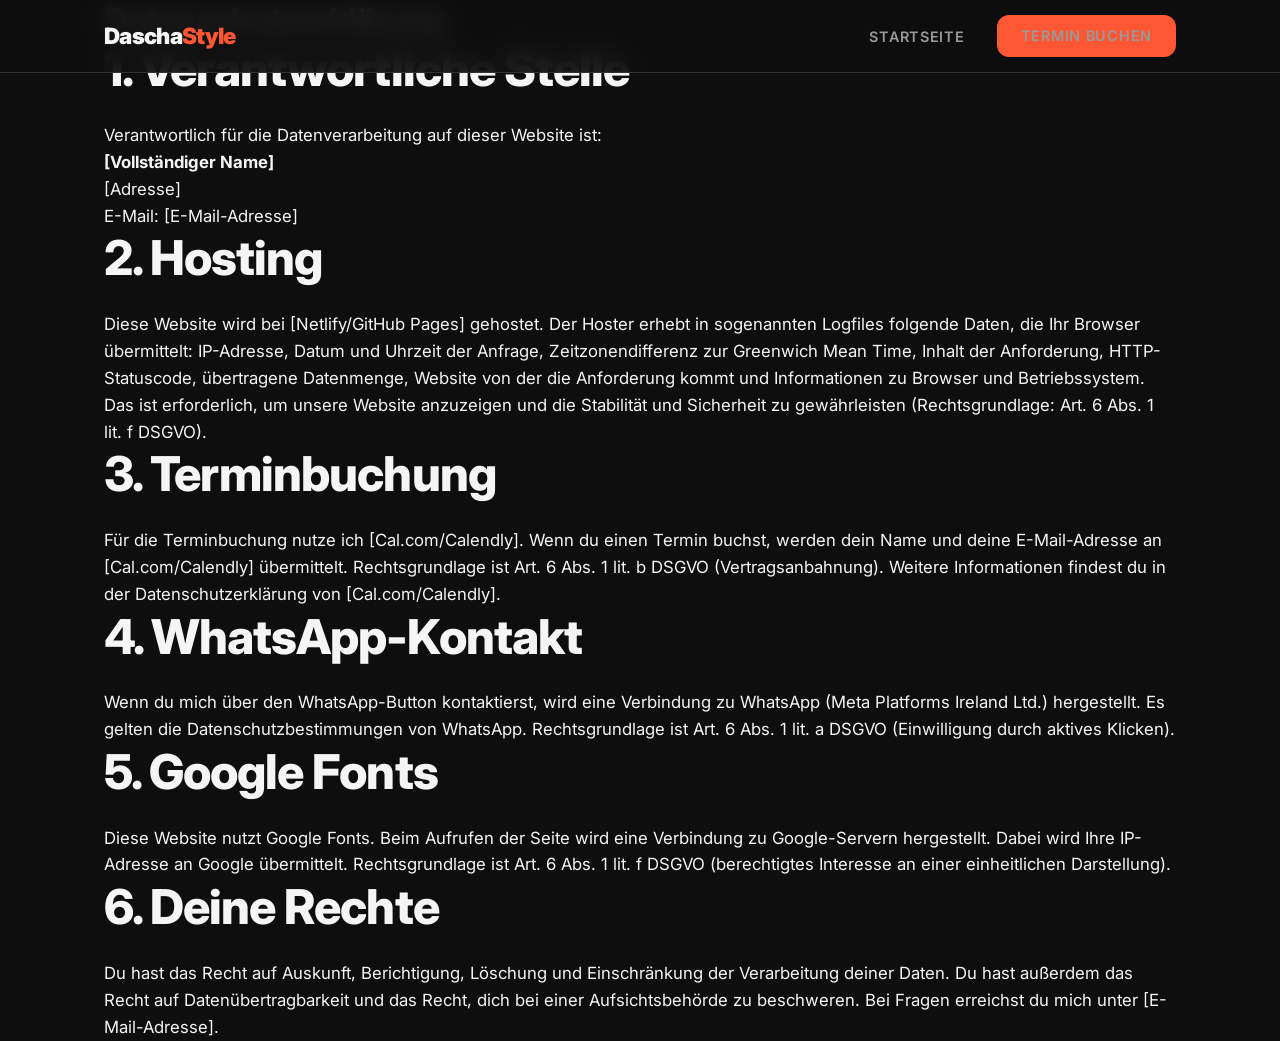
==== datenschutz.html @ 2ff97fbe "feat: impressum and datenschutz pages Co-Authored-By: Claude Opus 4.6 (1M context) <noreply@anthropi" ====
<!DOCTYPE html>
<html lang="de">
<head>
  <meta charset="UTF-8">
  <meta name="viewport" content="width=device-width, initial-scale=1.0">
  <meta name="robots" content="noindex">
  <title>Datenschutzerklärung – DashaStyle</title>
  <link rel="preconnect" href="https://fonts.googleapis.com">
  <link rel="preconnect" href="https://fonts.gstatic.com" crossorigin>
  <link href="https://fonts.googleapis.com/css2?family=Inter:wght@400;600;700;800;900&display=swap" rel="stylesheet">
  <link rel="stylesheet" href="css/style.css">
</head>
<body>

  <nav class="nav" id="nav">
    <div class="nav__inner container">
      <a href="index.html" class="nav__logo">Dascha<span>Style</span></a>
      <button class="nav__toggle" id="nav-toggle" aria-label="Menü öffnen">
        <span></span><span></span><span></span>
      </button>
      <ul class="nav__links" id="nav-links">
        <li><a href="index.html">Startseite</a></li>
        <li><a href="index.html#buchung" class="btn btn-primary btn--nav">Termin buchen</a></li>
      </ul>
    </div>
  </nav>

  <main class="legal-page">
    <div class="container">
      <h1>Datenschutzerklärung</h1>

      <h2>1. Verantwortliche Stelle</h2>
      <p>Verantwortlich für die Datenverarbeitung auf dieser Website ist:<br>
      <strong>[Vollständiger Name]</strong><br>
      [Adresse]<br>
      E-Mail: [E-Mail-Adresse]</p>

      <h2>2. Hosting</h2>
      <p>Diese Website wird bei [Netlify/GitHub Pages] gehostet. Der Hoster erhebt in sogenannten Logfiles folgende Daten, die Ihr Browser übermittelt: IP-Adresse, Datum und Uhrzeit der Anfrage, Zeitzonendifferenz zur Greenwich Mean Time, Inhalt der Anforderung, HTTP-Statuscode, übertragene Datenmenge, Website von der die Anforderung kommt und Informationen zu Browser und Betriebssystem. Das ist erforderlich, um unsere Website anzuzeigen und die Stabilität und Sicherheit zu gewährleisten (Rechtsgrundlage: Art. 6 Abs. 1 lit. f DSGVO).</p>

      <h2>3. Terminbuchung</h2>
      <p>Für die Terminbuchung nutze ich [Cal.com/Calendly]. Wenn du einen Termin buchst, werden dein Name und deine E-Mail-Adresse an [Cal.com/Calendly] übermittelt. Rechtsgrundlage ist Art. 6 Abs. 1 lit. b DSGVO (Vertragsanbahnung). Weitere Informationen findest du in der Datenschutzerklärung von [Cal.com/Calendly].</p>

      <h2>4. WhatsApp-Kontakt</h2>
      <p>Wenn du mich über den WhatsApp-Button kontaktierst, wird eine Verbindung zu WhatsApp (Meta Platforms Ireland Ltd.) hergestellt. Es gelten die Datenschutzbestimmungen von WhatsApp. Rechtsgrundlage ist Art. 6 Abs. 1 lit. a DSGVO (Einwilligung durch aktives Klicken).</p>

      <h2>5. Google Fonts</h2>
      <p>Diese Website nutzt Google Fonts. Beim Aufrufen der Seite wird eine Verbindung zu Google-Servern hergestellt. Dabei wird Ihre IP-Adresse an Google übermittelt. Rechtsgrundlage ist Art. 6 Abs. 1 lit. f DSGVO (berechtigtes Interesse an einer einheitlichen Darstellung).</p>

      <h2>6. Deine Rechte</h2>
      <p>Du hast das Recht auf Auskunft, Berichtigung, Löschung und Einschränkung der Verarbeitung deiner Daten. Du hast außerdem das Recht auf Datenübertragbarkeit und das Recht, dich bei einer Aufsichtsbehörde zu beschweren. Bei Fragen erreichst du mich unter [E-Mail-Adresse].</p>
    </div>
  </main>

  <script src="js/main.js"></script>
</body>
</html>
---- css/style.css ----
/* ============================================
   DashaStyle – Custom Properties & Base Styles
   ============================================ */

:root {
  /* Farben – Frech & Selbstbewusst */
  --color-bg: #0e0e0e;
  --color-bg-elevated: #1a1a1a;
  --color-bg-card: #222222;
  --color-text: #f5f5f5;
  --color-text-muted: #999999;
  --color-accent: #ff5733;
  --color-accent-hover: #ff7a5c;
  --color-highlight: #ffd700;
  --color-whatsapp: #25d366;
  --color-border: #333333;

  /* Typografie */
  --font-heading: 'Inter', 'Helvetica Neue', sans-serif;
  --font-body: 'Inter', 'Helvetica Neue', sans-serif;
  --font-size-hero: clamp(2.5rem, 6vw, 4.5rem);
  --font-size-h2: clamp(1.8rem, 4vw, 3rem);
  --font-size-h3: clamp(1.2rem, 2.5vw, 1.5rem);
  --font-size-body: 1.05rem;
  --font-size-small: 0.9rem;

  /* Spacing */
  --section-padding: clamp(4rem, 8vw, 8rem) clamp(1.5rem, 5vw, 4rem);
  --container-max: 1200px;
  --gap: 2rem;

  /* Effekte */
  --radius: 12px;
  --radius-sm: 8px;
  --shadow: 0 4px 24px rgba(0, 0, 0, 0.4);
  --transition: 0.3s ease;
}

/* Reset */
*, *::before, *::after {
  margin: 0;
  padding: 0;
  box-sizing: border-box;
}

html {
  scroll-behavior: smooth;
  scroll-padding-top: 80px;
}

body {
  font-family: var(--font-body);
  font-size: var(--font-size-body);
  line-height: 1.6;
  color: var(--color-text);
  background-color: var(--color-bg);
  -webkit-font-smoothing: antialiased;
}

img {
  max-width: 100%;
  height: auto;
  display: block;
}

a {
  color: var(--color-accent);
  text-decoration: none;
  transition: color var(--transition);
}

a:hover {
  color: var(--color-accent-hover);
}

/* Container */
.container {
  max-width: var(--container-max);
  margin: 0 auto;
  padding: 0 clamp(1.5rem, 5vw, 4rem);
}

/* Section Base */
section {
  padding: var(--section-padding);
}

section:nth-child(even) {
  background-color: var(--color-bg-elevated);
}

/* Headings */
h1, h2, h3 {
  font-family: var(--font-heading);
  font-weight: 800;
  line-height: 1.2;
  letter-spacing: -0.02em;
}

h2 {
  font-size: var(--font-size-h2);
  margin-bottom: 1.5rem;
}

h3 {
  font-size: var(--font-size-h3);
  margin-bottom: 1rem;
}

/* Buttons */
.btn {
  display: inline-flex;
  align-items: center;
  gap: 0.5rem;
  padding: 1rem 2.5rem;
  border: none;
  border-radius: var(--radius);
  font-family: var(--font-body);
  font-size: 1.1rem;
  font-weight: 700;
  cursor: pointer;
  transition: all var(--transition);
  text-decoration: none;
}

.btn-primary {
  background: var(--color-accent);
  color: #fff;
}

.btn-primary:hover {
  background: var(--color-accent-hover);
  color: #fff;
  transform: translateY(-2px);
  box-shadow: 0 6px 20px rgba(255, 87, 51, 0.4);
}

.btn-whatsapp {
  background: var(--color-whatsapp);
  color: #fff;
}

.btn-whatsapp:hover {
  background: #20bd5a;
  color: #fff;
  transform: translateY(-2px);
}

.btn-outline {
  background: transparent;
  color: var(--color-text);
  border: 2px solid var(--color-border);
}

.btn-outline:hover {
  border-color: var(--color-accent);
  color: var(--color-accent);
}

/* ============================================
   Navigation
   ============================================ */

.nav {
  position: fixed;
  top: 0;
  left: 0;
  right: 0;
  z-index: 1000;
  background: rgba(14, 14, 14, 0.9);
  backdrop-filter: blur(12px);
  border-bottom: 1px solid var(--color-border);
  transition: background var(--transition);
}

.nav__inner {
  display: flex;
  align-items: center;
  justify-content: space-between;
  height: 72px;
}

.nav__logo {
  font-size: 1.4rem;
  font-weight: 900;
  color: var(--color-text);
  letter-spacing: -0.03em;
}

.nav__logo span {
  color: var(--color-accent);
}

.nav__logo:hover {
  color: var(--color-text);
}

.nav__links {
  display: flex;
  align-items: center;
  gap: 2rem;
  list-style: none;
}

.nav__links a {
  color: var(--color-text-muted);
  font-size: var(--font-size-small);
  font-weight: 600;
  text-transform: uppercase;
  letter-spacing: 0.05em;
  transition: color var(--transition);
}

.nav__links a:hover {
  color: var(--color-text);
}

.btn--nav {
  padding: 0.6rem 1.5rem;
  font-size: var(--font-size-small);
  text-transform: uppercase;
  letter-spacing: 0.05em;
}

.nav__toggle {
  display: none;
  flex-direction: column;
  gap: 5px;
  background: none;
  border: none;
  cursor: pointer;
  padding: 4px;
}

.nav__toggle span {
  display: block;
  width: 24px;
  height: 2px;
  background: var(--color-text);
  transition: all var(--transition);
}

/* Mobile Navigation */
@media (max-width: 768px) {
  .nav__toggle {
    display: flex;
  }

  .nav__links {
    position: fixed;
    top: 72px;
    left: 0;
    right: 0;
    bottom: 0;
    flex-direction: column;
    justify-content: center;
    gap: 2.5rem;
    background: rgba(14, 14, 14, 0.98);
    backdrop-filter: blur(12px);
    transform: translateX(100%);
    transition: transform var(--transition);
  }

  .nav__links--open {
    transform: translateX(0);
  }

  .nav__links a {
    font-size: 1.2rem;
  }

  .nav__toggle--active span:nth-child(1) {
    transform: rotate(45deg) translate(5px, 5px);
  }

  .nav__toggle--active span:nth-child(2) {
    opacity: 0;
  }

  .nav__toggle--active span:nth-child(3) {
    transform: rotate(-45deg) translate(5px, -5px);
  }
}

.nav--scrolled {
  background: rgba(14, 14, 14, 0.98);
  box-shadow: 0 2px 12px rgba(0, 0, 0, 0.3);
}

/* ============================================
   Hero Section
   ============================================ */

.hero {
  min-height: 100vh;
  display: flex;
  align-items: center;
  padding-top: 72px;
  background: var(--color-bg);
  overflow: hidden;
}

.hero .container {
  display: grid;
  grid-template-columns: 1fr 1fr;
  gap: 4rem;
  align-items: center;
}

.hero__tagline {
  display: inline-block;
  color: var(--color-accent);
  font-size: var(--font-size-small);
  font-weight: 700;
  text-transform: uppercase;
  letter-spacing: 0.1em;
  margin-bottom: 1.5rem;
}

.hero__title {
  font-size: var(--font-size-hero);
  font-weight: 900;
  line-height: 1.1;
  margin-bottom: 1.5rem;
}

.hero__title span {
  color: var(--color-accent);
}

.hero__subtitle {
  font-size: 1.15rem;
  color: var(--color-text-muted);
  max-width: 500px;
  margin-bottom: 2.5rem;
  line-height: 1.7;
}

.hero__ctas {
  display: flex;
  gap: 1rem;
  flex-wrap: wrap;
}

.hero__before-after {
  position: relative;
  border-radius: var(--radius);
  overflow: hidden;
  box-shadow: var(--shadow);
}

.hero__labels {
  position: absolute;
  bottom: 0;
  left: 0;
  right: 0;
  display: flex;
}

.hero__label {
  flex: 1;
  text-align: center;
  padding: 0.75rem;
  font-weight: 800;
  font-size: 0.85rem;
  text-transform: uppercase;
  letter-spacing: 0.1em;
}

.hero__label--before {
  background: rgba(0, 0, 0, 0.7);
  color: var(--color-text-muted);
}

.hero__label--after {
  background: rgba(255, 87, 51, 0.9);
  color: #fff;
}

@media (max-width: 768px) {
  .hero .container {
    grid-template-columns: 1fr;
    text-align: center;
  }

  .hero__subtitle {
    margin-left: auto;
    margin-right: auto;
  }

  .hero__ctas {
    justify-content: center;
  }
}

/* ============================================
   Problem Section
   ============================================ */

.problem {
  text-align: center;
}

.problem h2 {
  margin-bottom: 3rem;
}

.problem__grid {
  display: grid;
  grid-template-columns: repeat(auto-fit, minmax(280px, 1fr));
  gap: var(--gap);
  margin-bottom: 3rem;
}

.problem__card {
  background: var(--color-bg-card);
  border: 1px solid var(--color-border);
  border-radius: var(--radius);
  padding: 2.5rem 2rem;
  transition: transform var(--transition), border-color var(--transition);
}

.problem__card:hover {
  transform: translateY(-4px);
  border-color: var(--color-accent);
}

.problem__icon {
  font-size: 2.5rem;
  display: block;
  margin-bottom: 1.5rem;
}

.problem__card h3 {
  margin-bottom: 0.75rem;
}

.problem__card p {
  color: var(--color-text-muted);
  line-height: 1.7;
}

.problem__closer {
  font-size: 1.3rem;
  color: var(--color-text-muted);
}

.problem__closer strong {
  color: var(--color-accent);
}

/* ============================================
   About Section
   ============================================ */

.about__grid {
  display: grid;
  grid-template-columns: 1fr 1.2fr;
  gap: 4rem;
  align-items: center;
}

.about__image img {
  border-radius: var(--radius);
  box-shadow: var(--shadow);
  aspect-ratio: 3 / 4;
  object-fit: cover;
  width: 100%;
}

.about__content p {
  color: var(--color-text-muted);
  margin-bottom: 1.5rem;
  line-height: 1.8;
  font-size: 1.1rem;
}

.about__content strong {
  color: var(--color-text);
}

.about__content .btn {
  margin-top: 1rem;
}

@media (max-width: 768px) {
  .about__grid {
    grid-template-columns: 1fr;
    text-align: center;
  }

  .about__image img {
    max-width: 320px;
    margin: 0 auto;
  }
}

/* ============================================
   Pricing Section
   ============================================ */

.pricing {
  text-align: center;
}

.pricing__subtitle {
  color: var(--color-text-muted);
  font-size: 1.15rem;
  margin-bottom: 3rem;
}

.pricing__grid {
  display: grid;
  grid-template-columns: repeat(auto-fit, minmax(320px, 1fr));
  gap: var(--gap);
  max-width: 800px;
  margin: 0 auto;
}

.pricing__card {
  background: var(--color-bg-card);
  border: 1px solid var(--color-border);
  border-radius: var(--radius);
  padding: 3rem 2.5rem;
  display: flex;
  flex-direction: column;
  align-items: center;
  position: relative;
  transition: transform var(--transition);
}

.pricing__card:hover {
  transform: translateY(-4px);
}

.pricing__card--featured {
  border-color: var(--color-accent);
  box-shadow: 0 0 40px rgba(255, 87, 51, 0.15);
}

.pricing__badge {
  position: absolute;
  top: -14px;
  background: var(--color-accent);
  color: #fff;
  padding: 0.4rem 1.5rem;
  border-radius: 50px;
  font-size: 0.8rem;
  font-weight: 700;
  text-transform: uppercase;
  letter-spacing: 0.05em;
}

.pricing__header {
  margin-bottom: 1.5rem;
}

.pricing__tagline {
  color: var(--color-text-muted);
  font-size: var(--font-size-small);
  margin-top: 0.5rem;
}

.pricing__price {
  margin-bottom: 2rem;
}

.pricing__amount {
  font-size: 3.5rem;
  font-weight: 900;
  color: var(--color-text);
}

.pricing__card--featured .pricing__amount {
  color: var(--color-accent);
}

.pricing__features {
  list-style: none;
  text-align: left;
  margin-bottom: 2.5rem;
  width: 100%;
}

.pricing__features li {
  padding: 0.6rem 0;
  padding-left: 1.5rem;
  position: relative;
  color: var(--color-text-muted);
  border-bottom: 1px solid var(--color-border);
}

.pricing__features li:last-child {
  border-bottom: none;
}

.pricing__features li::before {
  content: '✓';
  position: absolute;
  left: 0;
  color: var(--color-accent);
  font-weight: 700;
}

.pricing__card .btn {
  margin-top: auto;
  width: 100%;
  justify-content: center;
}

/* ============================================
   Gallery Section
   ============================================ */

.gallery {
  text-align: center;
}

.gallery__subtitle {
  color: var(--color-text-muted);
  font-size: 1.15rem;
  margin-bottom: 3rem;
}

.gallery__grid {
  display: grid;
  grid-template-columns: repeat(auto-fit, minmax(300px, 1fr));
  gap: var(--gap);
}

.gallery__item {
  position: relative;
  border-radius: var(--radius);
  overflow: hidden;
  box-shadow: var(--shadow);
  transition: transform var(--transition);
}

.gallery__item:hover {
  transform: scale(1.02);
}

.gallery__item img {
  width: 100%;
  aspect-ratio: 3 / 2;
  object-fit: cover;
}

.gallery__labels {
  position: absolute;
  bottom: 0;
  left: 0;
  right: 0;
  display: flex;
}

.gallery__label {
  flex: 1;
  text-align: center;
  padding: 0.5rem;
  font-weight: 700;
  font-size: 0.75rem;
  text-transform: uppercase;
  letter-spacing: 0.1em;
}

.gallery__label--before {
  background: rgba(0, 0, 0, 0.7);
  color: var(--color-text-muted);
}

.gallery__label--after {
  background: rgba(255, 87, 51, 0.9);
  color: #fff;
}

/* ============================================
   Testimonials Section
   ============================================ */

.testimonials {
  text-align: center;
}

.testimonials h2 {
  margin-bottom: 3rem;
}

.testimonials__grid {
  display: grid;
  grid-template-columns: repeat(auto-fit, minmax(300px, 1fr));
  gap: var(--gap);
}

.testimonial {
  background: var(--color-bg-card);
  border: 1px solid var(--color-border);
  border-radius: var(--radius);
  padding: 2.5rem 2rem;
  text-align: left;
  transition: border-color var(--transition);
}

.testimonial:hover {
  border-color: var(--color-accent);
}

.testimonial__text {
  font-size: 1.05rem;
  line-height: 1.8;
  color: var(--color-text-muted);
  margin-bottom: 1.5rem;
  font-style: italic;
}

.testimonial__author {
  display: flex;
  justify-content: space-between;
  align-items: center;
}

.testimonial__author strong {
  color: var(--color-text);
}

.testimonial__author span {
  color: var(--color-accent);
  font-size: var(--font-size-small);
  font-weight: 600;
}

/* ============================================
   Booking Section
   ============================================ */

.booking {
  text-align: center;
}

.booking__subtitle {
  color: var(--color-text-muted);
  font-size: 1.15rem;
  margin-bottom: 3rem;
  max-width: 600px;
  margin-left: auto;
  margin-right: auto;
}

.booking__grid {
  display: grid;
  grid-template-columns: 1.5fr 1fr;
  gap: 3rem;
  align-items: start;
  text-align: left;
}

.booking__placeholder {
  background: var(--color-bg-card);
  border: 2px dashed var(--color-border);
  border-radius: var(--radius);
  padding: 4rem 2rem;
  text-align: center;
  min-height: 400px;
  display: flex;
  flex-direction: column;
  align-items: center;
  justify-content: center;
  gap: 1rem;
  color: var(--color-text-muted);
}

.booking__setup-hint {
  font-size: var(--font-size-small);
  color: var(--color-text-muted);
}

.booking__setup-hint code {
  display: inline-block;
  background: var(--color-bg);
  padding: 0.3rem 0.6rem;
  border-radius: var(--radius-sm);
  font-size: 0.8rem;
  margin-top: 0.5rem;
}

.booking__whatsapp-card {
  background: var(--color-bg-card);
  border: 1px solid var(--color-border);
  border-radius: var(--radius);
  padding: 2.5rem 2rem;
}

.booking__whatsapp-card h3 {
  margin-bottom: 1rem;
}

.booking__whatsapp-card p {
  color: var(--color-text-muted);
  margin-bottom: 2rem;
  line-height: 1.7;
}

.booking__whatsapp-card .btn {
  width: 100%;
  justify-content: center;
}

@media (max-width: 768px) {
  .booking__grid {
    grid-template-columns: 1fr;
  }
}

/* ============================================
   FAQ Section
   ============================================ */

.faq {
  text-align: center;
}

.faq h2 {
  margin-bottom: 3rem;
}

.faq__list {
  max-width: 750px;
  margin: 0 auto;
  text-align: left;
}

.faq__item {
  border-bottom: 1px solid var(--color-border);
}

.faq__question {
  padding: 1.5rem 0;
  font-size: 1.1rem;
  font-weight: 700;
  cursor: pointer;
  list-style: none;
  display: flex;
  justify-content: space-between;
  align-items: center;
  transition: color var(--transition);
}

.faq__question::-webkit-details-marker {
  display: none;
}

.faq__question::after {
  content: '+';
  font-size: 1.5rem;
  font-weight: 300;
  color: var(--color-accent);
  transition: transform var(--transition);
  flex-shrink: 0;
  margin-left: 1rem;
}

.faq__item[open] .faq__question::after {
  content: '−';
}

.faq__question:hover {
  color: var(--color-accent);
}

.faq__answer {
  padding-bottom: 1.5rem;
}

.faq__answer p {
  color: var(--color-text-muted);
  line-height: 1.8;
}

/* ============================================
   Footer
   ============================================ */

.footer {
  background: var(--color-bg);
  border-top: 1px solid var(--color-border);
  padding: 4rem 0 2rem;
}

.footer__grid {
  display: grid;
  grid-template-columns: 2fr 1fr 1fr 1fr;
  gap: 3rem;
  margin-bottom: 3rem;
}

.footer__brand p {
  color: var(--color-text-muted);
  margin-top: 1rem;
  max-width: 280px;
  line-height: 1.6;
}

.footer__links h4 {
  font-size: var(--font-size-small);
  text-transform: uppercase;
  letter-spacing: 0.05em;
  margin-bottom: 1rem;
  color: var(--color-text);
}

.footer__links ul {
  list-style: none;
}

.footer__links li {
  margin-bottom: 0.5rem;
}

.footer__links a {
  color: var(--color-text-muted);
  font-size: var(--font-size-small);
  transition: color var(--transition);
}

.footer__links a:hover {
  color: var(--color-accent);
}

.footer__bottom {
  border-top: 1px solid var(--color-border);
  padding-top: 2rem;
  text-align: center;
}

.footer__bottom p {
  color: var(--color-text-muted);
  font-size: var(--font-size-small);
}

@media (max-width: 768px) {
  .footer__grid {
    grid-template-columns: 1fr 1fr;
    gap: 2rem;
  }
}

@media (max-width: 480px) {
  .footer__grid {
    grid-template-columns: 1fr;
  }
}

/* ============================================
   Tipps Page
   ============================================ */

.tipps-hero {
  padding: calc(72px + 4rem) 0 4rem;
  text-align: center;
  background: var(--color-bg);
}

.tipps-hero h1 {
  font-size: var(--font-size-h2);
  margin-bottom: 1rem;
}

.tipps-hero__subtitle {
  color: var(--color-text-muted);
  font-size: 1.15rem;
}

.tipps-section {
  padding: var(--section-padding);
}

.tipps-section__intro {
  color: var(--color-text-muted);
  font-size: 1.1rem;
  margin-bottom: 2.5rem;
  max-width: 700px;
  line-height: 1.7;
}

.tipps-section__intro strong {
  color: var(--color-text);
}

.tipps__grid {
  display: grid;
  grid-template-columns: repeat(auto-fit, minmax(280px, 1fr));
  gap: var(--gap);
}

.tipp-card {
  background: var(--color-bg-card);
  border: 1px solid var(--color-border);
  border-radius: var(--radius);
  padding: 2rem;
  transition: border-color var(--transition);
}

.tipp-card:hover {
  border-color: var(--color-accent);
}

.tipp-card h3 {
  margin-bottom: 0.75rem;
}

.tipp-card p {
  color: var(--color-text-muted);
  line-height: 1.7;
}

.tipps-cta {
  text-align: center;
  padding: var(--section-padding);
  background: var(--color-bg-elevated);
}

.tipps-cta p {
  color: var(--color-text-muted);
  font-size: 1.15rem;
  margin-bottom: 2rem;
  max-width: 550px;
  margin-left: auto;
  margin-right: auto;
  line-height: 1.7;
}
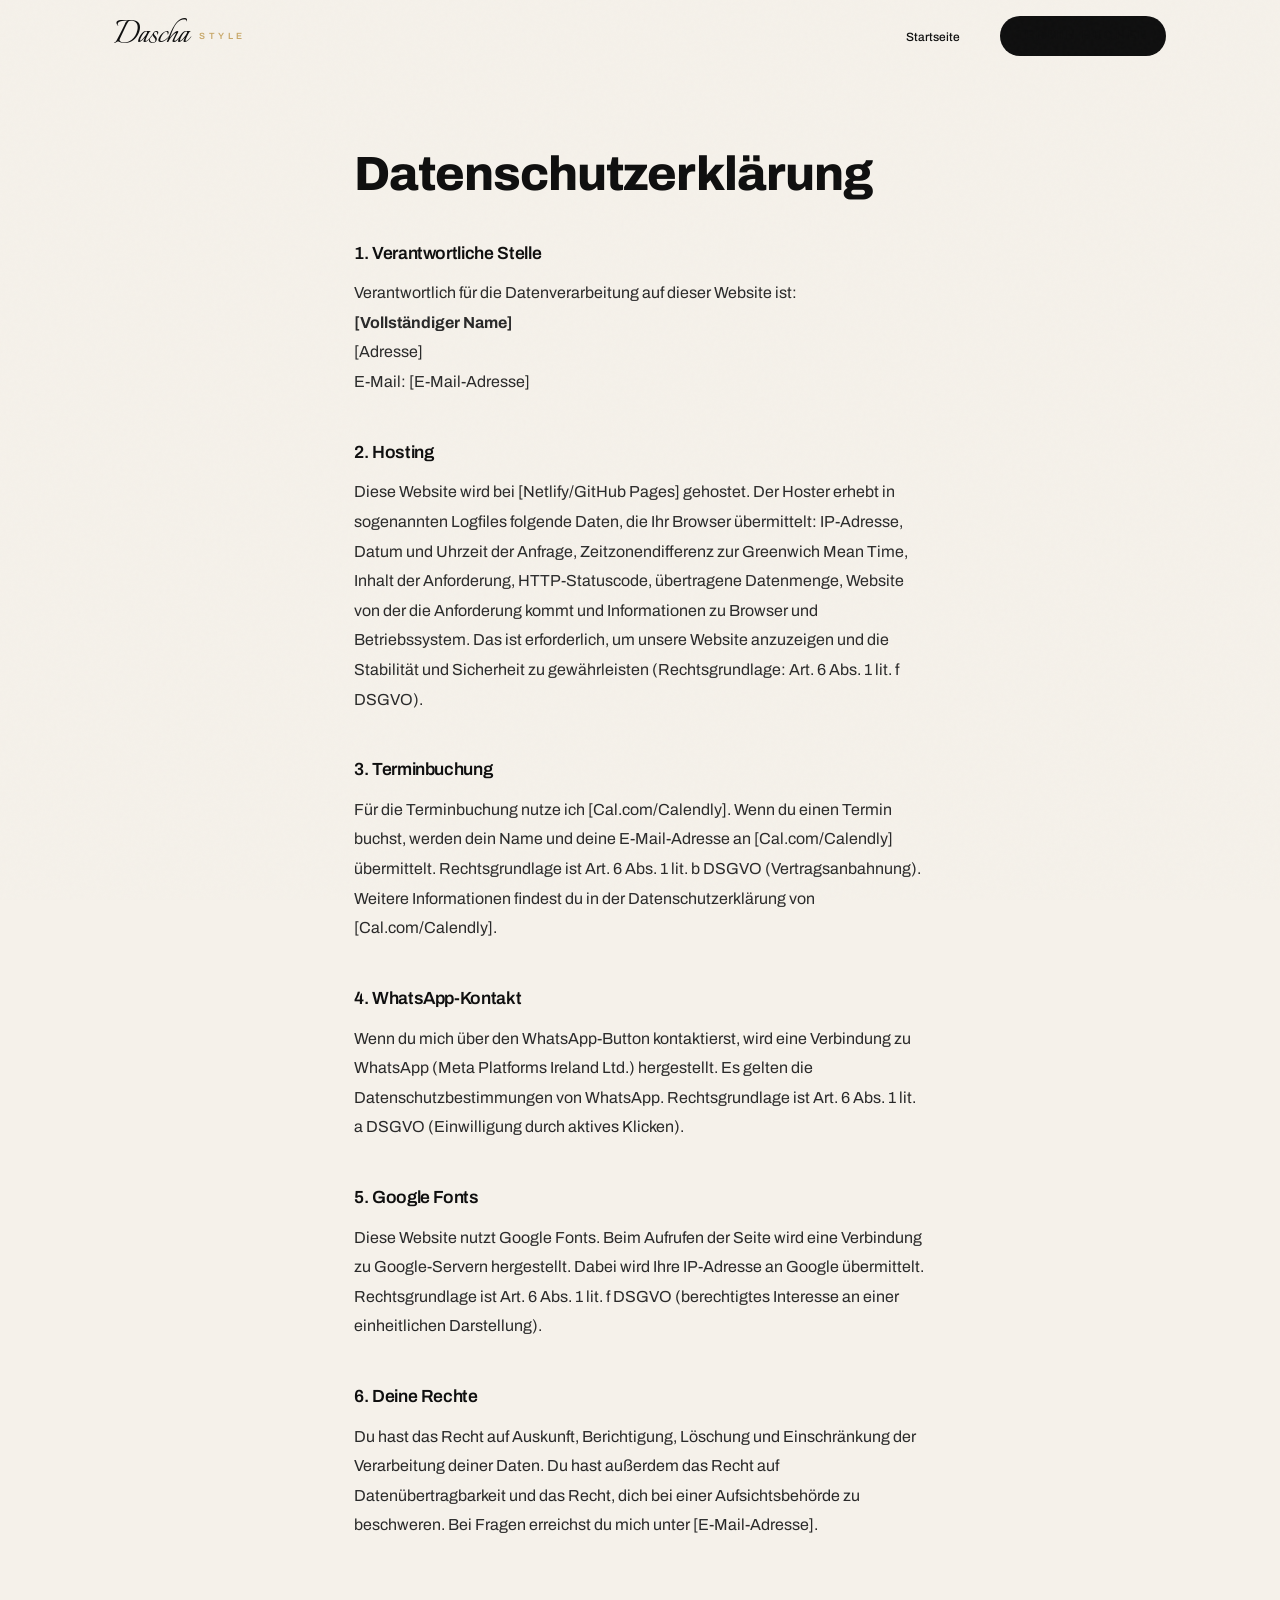
==== commit 2bbbd4b3: "feat: update design, add images and docs Aktualisiertes Design mit neuen Styles, überarbeitete Seite" ====
--- a/datenschutz.html
+++ b/datenschutz.html
@@ -7,7 +7,7 @@
   <title>Datenschutzerklärung – DashaStyle</title>
   <link rel="preconnect" href="https://fonts.googleapis.com">
   <link rel="preconnect" href="https://fonts.gstatic.com" crossorigin>
-  <link href="https://fonts.googleapis.com/css2?family=Inter:wght@400;600;700;800;900&display=swap" rel="stylesheet">
+  <link href="https://fonts.googleapis.com/css2?family=Archivo:wght@400;500;600;700;800;900&family=Italianno&family=JetBrains+Mono:wght@400;500&display=swap" rel="stylesheet">
   <link rel="stylesheet" href="css/style.css">
 </head>
 <body>
--- a/css/style.css
+++ b/css/style.css
@@ -1,47 +1,65 @@
 /* ============================================
-   DashaStyle – Custom Properties & Base Styles
+   DashaStyle – CI-Based Design System
+   Tokens: Ink · Cream · Bordeaux · Cognac
+   Fonts: Italianno · Archivo · JetBrains Mono
    ============================================ */
 
 :root {
-  /* Farben – Frech & Selbstbewusst */
-  --color-bg: #0e0e0e;
-  --color-bg-elevated: #1a1a1a;
-  --color-bg-card: #222222;
-  --color-text: #f5f5f5;
-  --color-text-muted: #999999;
-  --color-accent: #ff5733;
-  --color-accent-hover: #ff7a5c;
-  --color-highlight: #ffd700;
-  --color-whatsapp: #25d366;
-  --color-border: #333333;
-
-  /* Typografie */
-  --font-heading: 'Inter', 'Helvetica Neue', sans-serif;
-  --font-body: 'Inter', 'Helvetica Neue', sans-serif;
-  --font-size-hero: clamp(2.5rem, 6vw, 4.5rem);
-  --font-size-h2: clamp(1.8rem, 4vw, 3rem);
-  --font-size-h3: clamp(1.2rem, 2.5vw, 1.5rem);
-  --font-size-body: 1.05rem;
-  --font-size-small: 0.9rem;
+  /* Core palette */
+  --ink: #0f0f0f;
+  --ink-2: #1a1a1a;
+  --ink-3: #2a2a2a;
+  --cream: #f5f1ea;
+  --cream-2: #ede8de;
+  --paper: #faf7f1;
+  --bordeaux: #8b1e1e;
+  --bordeaux-deep: #5f1414;
+  --cognac: #c9a96a;
+  --cognac-deep: #a88748;
+  --muted: rgba(15,15,15,0.55);
+  --muted-on-dark: rgba(245,241,234,0.55);
+  --hairline: rgba(15,15,15,0.12);
+  --hairline-on-dark: rgba(245,241,234,0.14);
+  --whatsapp: #25d366;
+
+  /* Aliases for component compatibility */
+  --color-bg: var(--cream);
+  --color-bg-elevated: var(--paper);
+  --color-bg-card: #fff;
+  --color-bg-dark: var(--ink);
+  --color-text: var(--ink);
+  --color-text-muted: var(--muted);
+  --color-accent: var(--bordeaux);
+  --color-border: var(--hairline);
+
+  /* Type */
+  --f-signature: 'Italianno', 'Pinyon Script', cursive;
+  --f-display: 'Archivo', 'Helvetica Neue', sans-serif;
+  --f-body: 'Archivo', 'Helvetica Neue', sans-serif;
+  --f-mono: 'JetBrains Mono', ui-monospace, monospace;
+
+  /* Sizes */
+  --font-size-hero: clamp(3rem, 7vw, 5.5rem);
+  --font-size-h2: clamp(2rem, 4.5vw, 3rem);
+  --font-size-h3: clamp(1.1rem, 2vw, 1.3rem);
+  --font-size-body: 1rem;
+  --font-size-small: 0.85rem;
+  --font-size-xs: 0.75rem;
 
   /* Spacing */
-  --section-padding: clamp(4rem, 8vw, 8rem) clamp(1.5rem, 5vw, 4rem);
-  --container-max: 1200px;
-  --gap: 2rem;
-
-  /* Effekte */
-  --radius: 12px;
-  --radius-sm: 8px;
-  --shadow: 0 4px 24px rgba(0, 0, 0, 0.4);
-  --transition: 0.3s ease;
+  --section-padding: clamp(5rem, 10vw, 10rem) clamp(1.5rem, 5vw, 4rem);
+  --container-max: 1180px;
+  --gap: 1.5rem;
+
+  /* Effects */
+  --radius: 0;
+  --shadow: 0 4px 20px rgba(15,15,15,0.06);
+  --transition: 0.35s cubic-bezier(0.4, 0, 0.2, 1);
+  --transition-slow: 0.6s cubic-bezier(0.4, 0, 0.2, 1);
 }
 
 /* Reset */
-*, *::before, *::after {
-  margin: 0;
-  padding: 0;
-  box-sizing: border-box;
-}
+*, *::before, *::after { margin: 0; padding: 0; box-sizing: border-box; }
 
 html {
   scroll-behavior: smooth;
@@ -49,113 +67,140 @@
 }
 
 body {
-  font-family: var(--font-body);
+  font-family: var(--f-body);
   font-size: var(--font-size-body);
+  font-weight: 400;
   line-height: 1.6;
-  color: var(--color-text);
-  background-color: var(--color-bg);
+  color: var(--ink);
+  background: var(--cream);
   -webkit-font-smoothing: antialiased;
-}
-
-img {
-  max-width: 100%;
-  height: auto;
-  display: block;
-}
+  overflow-x: hidden;
+}
+
+/* Grain overlay */
+body::after {
+  content: '';
+  position: fixed;
+  inset: 0;
+  pointer-events: none;
+  z-index: 9999;
+  opacity: 0.02;
+  background-image: url("data:image/svg+xml,%3Csvg viewBox='0 0 256 256' xmlns='http://www.w3.org/2000/svg'%3E%3Cfilter id='n'%3E%3CfeTurbulence type='fractalNoise' baseFrequency='0.9' numOctaves='4' stitchTiles='stitch'/%3E%3C/filter%3E%3Crect width='100%25' height='100%25' filter='url(%23n)'/%3E%3C/svg%3E");
+}
+
+img { max-width: 100%; height: auto; display: block; }
 
 a {
-  color: var(--color-accent);
+  color: var(--ink);
   text-decoration: none;
   transition: color var(--transition);
 }
-
-a:hover {
-  color: var(--color-accent-hover);
-}
-
-/* Container */
+a:hover { color: var(--bordeaux); }
+
 .container {
   max-width: var(--container-max);
   margin: 0 auto;
   padding: 0 clamp(1.5rem, 5vw, 4rem);
 }
 
-/* Section Base */
-section {
-  padding: var(--section-padding);
-}
-
-section:nth-child(even) {
-  background-color: var(--color-bg-elevated);
-}
-
-/* Headings */
-h1, h2, h3 {
-  font-family: var(--font-heading);
+section { padding: var(--section-padding); position: relative; }
+
+/* ── Typography classes (from CI) ── */
+h1, h2 {
+  font-family: var(--f-display);
   font-weight: 800;
-  line-height: 1.2;
+  line-height: 0.95;
   letter-spacing: -0.02em;
 }
 
-h2 {
-  font-size: var(--font-size-h2);
-  margin-bottom: 1.5rem;
-}
-
 h3 {
-  font-size: var(--font-size-h3);
-  margin-bottom: 1rem;
-}
-
-/* Buttons */
+  font-family: var(--f-display);
+  font-weight: 700;
+  line-height: 1.3;
+  letter-spacing: -0.01em;
+}
+
+h2 { font-size: var(--font-size-h2); margin-bottom: 1.5rem; }
+h3 { font-size: var(--font-size-h3); margin-bottom: 0.75rem; }
+
+.eyebrow {
+  font-family: var(--f-display);
+  font-weight: 600;
+  font-size: 11px;
+  letter-spacing: 0.22em;
+  text-transform: uppercase;
+}
+
+.mono {
+  font-family: var(--f-mono);
+  font-size: 10px;
+  letter-spacing: 0.04em;
+  text-transform: uppercase;
+}
+
+/* ── Buttons (pill style from CI) ── */
 .btn {
   display: inline-flex;
   align-items: center;
+  justify-content: center;
   gap: 0.5rem;
-  padding: 1rem 2.5rem;
+  padding: 14px 24px;
   border: none;
-  border-radius: var(--radius);
-  font-family: var(--font-body);
-  font-size: 1.1rem;
-  font-weight: 700;
+  border-radius: 999px;
+  font-family: var(--f-display);
+  font-size: 11px;
+  font-weight: 600;
+  letter-spacing: 0.22em;
+  text-transform: uppercase;
   cursor: pointer;
   transition: all var(--transition);
   text-decoration: none;
 }
 
 .btn-primary {
-  background: var(--color-accent);
+  background: var(--ink);
+  color: var(--cream);
+}
+
+.btn-primary:hover {
+  background: var(--bordeaux);
+  color: var(--cream);
+  transform: translateY(-1px);
+}
+
+.btn-whatsapp {
+  background: var(--whatsapp);
   color: #fff;
-}
-
-.btn-primary:hover {
-  background: var(--color-accent-hover);
+  border-radius: 999px;
+}
+
+.btn-whatsapp:hover {
+  background: #1db954;
   color: #fff;
-  transform: translateY(-2px);
-  box-shadow: 0 6px 20px rgba(255, 87, 51, 0.4);
-}
-
-.btn-whatsapp {
-  background: var(--color-whatsapp);
-  color: #fff;
-}
-
-.btn-whatsapp:hover {
-  background: #20bd5a;
-  color: #fff;
-  transform: translateY(-2px);
+  transform: translateY(-1px);
 }
 
 .btn-outline {
   background: transparent;
-  color: var(--color-text);
-  border: 2px solid var(--color-border);
+  color: var(--ink);
+  border: 1.5px solid var(--ink);
 }
 
 .btn-outline:hover {
-  border-color: var(--color-accent);
-  color: var(--color-accent);
-}
+  background: var(--ink);
+  color: var(--cream);
+}
+
+/* ── Scroll Reveal ── */
+.reveal {
+  opacity: 0;
+  transform: translateY(30px);
+  transition: opacity 0.8s cubic-bezier(0.4,0,0.2,1), transform 0.8s cubic-bezier(0.4,0,0.2,1);
+}
+.reveal.visible { opacity: 1; transform: translateY(0); }
+.reveal-delay-1 { transition-delay: 0.1s; }
+.reveal-delay-2 { transition-delay: 0.2s; }
+.reveal-delay-3 { transition-delay: 0.3s; }
 
 /* ============================================
    Navigation
@@ -163,14 +208,18 @@
 
 .nav {
   position: fixed;
-  top: 0;
-  left: 0;
-  right: 0;
+  top: 0; left: 0; right: 0;
   z-index: 1000;
-  background: rgba(14, 14, 14, 0.9);
-  backdrop-filter: blur(12px);
-  border-bottom: 1px solid var(--color-border);
-  transition: background var(--transition);
+  background: rgba(245,241,234,0.85);
+  backdrop-filter: blur(20px);
+  -webkit-backdrop-filter: blur(20px);
+  border-bottom: 1px solid transparent;
+  transition: all var(--transition);
+}
+
+.nav--scrolled {
+  border-bottom-color: var(--hairline);
+  background: rgba(245,241,234,0.95);
 }
 
 .nav__inner {
@@ -181,45 +230,47 @@
 }
 
 .nav__logo {
-  font-size: 1.4rem;
-  font-weight: 900;
-  color: var(--color-text);
-  letter-spacing: -0.03em;
+  font-family: var(--f-signature);
+  font-size: 38px;
+  font-weight: 400;
+  color: var(--ink);
+  line-height: 1;
 }
 
 .nav__logo span {
-  color: var(--color-accent);
-}
-
-.nav__logo:hover {
-  color: var(--color-text);
-}
+  font-family: var(--f-display);
+  font-weight: 600;
+  font-size: 9px;
+  letter-spacing: 0.4em;
+  text-transform: uppercase;
+  color: var(--cognac);
+  display: inline-block;
+  margin-left: 10px;
+  vertical-align: middle;
+}
+
+.nav__logo:hover { color: var(--ink); }
 
 .nav__links {
   display: flex;
   align-items: center;
-  gap: 2rem;
+  gap: 2.5rem;
   list-style: none;
 }
 
 .nav__links a {
-  color: var(--color-text-muted);
-  font-size: var(--font-size-small);
-  font-weight: 600;
-  text-transform: uppercase;
-  letter-spacing: 0.05em;
+  color: var(--ink);
+  font-family: var(--f-body);
+  font-size: 12px;
+  font-weight: 500;
   transition: color var(--transition);
 }
 
-.nav__links a:hover {
-  color: var(--color-text);
-}
+.nav__links a:hover { color: var(--bordeaux); }
 
 .btn--nav {
-  padding: 0.6rem 1.5rem;
-  font-size: var(--font-size-small);
-  text-transform: uppercase;
-  letter-spacing: 0.05em;
+  padding: 10px 16px;
+  font-size: 10px;
 }
 
 .nav__toggle {
@@ -234,57 +285,33 @@
 
 .nav__toggle span {
   display: block;
-  width: 24px;
-  height: 2px;
-  background: var(--color-text);
+  width: 22px;
+  height: 1.5px;
+  background: var(--ink);
   transition: all var(--transition);
 }
 
-/* Mobile Navigation */
 @media (max-width: 768px) {
-  .nav__toggle {
-    display: flex;
-  }
+  .nav__toggle { display: flex; }
 
   .nav__links {
     position: fixed;
-    top: 72px;
-    left: 0;
-    right: 0;
-    bottom: 0;
+    top: 72px; left: 0; right: 0; bottom: 0;
     flex-direction: column;
     justify-content: center;
     gap: 2.5rem;
-    background: rgba(14, 14, 14, 0.98);
-    backdrop-filter: blur(12px);
+    background: rgba(245,241,234,0.98);
+    backdrop-filter: blur(20px);
     transform: translateX(100%);
     transition: transform var(--transition);
   }
 
-  .nav__links--open {
-    transform: translateX(0);
-  }
-
-  .nav__links a {
-    font-size: 1.2rem;
-  }
-
-  .nav__toggle--active span:nth-child(1) {
-    transform: rotate(45deg) translate(5px, 5px);
-  }
-
-  .nav__toggle--active span:nth-child(2) {
-    opacity: 0;
-  }
-
-  .nav__toggle--active span:nth-child(3) {
-    transform: rotate(-45deg) translate(5px, -5px);
-  }
-}
-
-.nav--scrolled {
-  background: rgba(14, 14, 14, 0.98);
-  box-shadow: 0 2px 12px rgba(0, 0, 0, 0.3);
+  .nav__links--open { transform: translateX(0); }
+  .nav__links a { font-size: 0.9rem; }
+
+  .nav__toggle--active span:nth-child(1) { transform: rotate(45deg) translate(4px, 4px); }
+  .nav__toggle--active span:nth-child(2) { opacity: 0; }
+  .nav__toggle--active span:nth-child(3) { transform: rotate(-45deg) translate(4px, -4px); }
 }
 
 /* ============================================
@@ -292,424 +319,625 @@
    ============================================ */
 
 .hero {
-  min-height: 100vh;
+  min-height: auto;
   display: flex;
   align-items: center;
   padding-top: 72px;
-  background: var(--color-bg);
+  padding-bottom: 4rem;
+  background: var(--cream);
   overflow: hidden;
 }
 
 .hero .container {
   display: grid;
-  grid-template-columns: 1fr 1fr;
+  grid-template-columns: 1.1fr 0.9fr;
   gap: 4rem;
   align-items: center;
 }
 
 .hero__tagline {
-  display: inline-block;
-  color: var(--color-accent);
-  font-size: var(--font-size-small);
-  font-weight: 700;
+  font-family: var(--f-mono);
+  font-size: 10px;
+  letter-spacing: 0.04em;
   text-transform: uppercase;
-  letter-spacing: 0.1em;
+  color: var(--muted);
   margin-bottom: 1.5rem;
 }
 
 .hero__title {
+  font-family: var(--f-display);
   font-size: var(--font-size-hero);
-  font-weight: 900;
-  line-height: 1.1;
-  margin-bottom: 1.5rem;
-}
-
-.hero__title span {
-  color: var(--color-accent);
+  font-weight: 800;
+  line-height: 0.94;
+  letter-spacing: -0.02em;
+  margin-bottom: 2rem;
+}
+
+.hero__title .sig {
+  font-family: var(--f-signature);
+  font-weight: 400;
+  font-size: 1.5em;
+  letter-spacing: 0;
+  color: var(--bordeaux);
+  line-height: 0.85;
 }
 
 .hero__subtitle {
-  font-size: 1.15rem;
-  color: var(--color-text-muted);
-  max-width: 500px;
+  font-size: 1rem;
+  color: var(--ink-3);
+  max-width: 440px;
   margin-bottom: 2.5rem;
-  line-height: 1.7;
+  line-height: 1.6;
+  font-weight: 400;
 }
 
 .hero__ctas {
   display: flex;
   gap: 1rem;
   flex-wrap: wrap;
-}
-
-.hero__before-after {
+  align-items: center;
+}
+
+.hero__guarantee {
+  margin-top: 2rem;
+  font-family: var(--f-display);
+  font-size: 13px;
+  font-weight: 700;
+  letter-spacing: 0.02em;
+  color: var(--bordeaux);
+  padding: 10px 0;
+  border-top: 1px solid var(--bordeaux);
+  border-bottom: 1px solid var(--bordeaux);
+  display: inline-block;
+}
+
+.hero__cta-note {
+  font-size: 12px;
+  color: var(--muted);
+}
+
+/* ── Diagonal Split (Before / After) ── */
+
+.split {
   position: relative;
-  border-radius: var(--radius);
+  width: 100%;
+  aspect-ratio: 3 / 4;
   overflow: hidden;
-  box-shadow: var(--shadow);
-}
-
-.hero__labels {
+  cursor: crosshair;
+}
+
+.split__layer {
   position: absolute;
-  bottom: 0;
-  left: 0;
-  right: 0;
+  inset: 0;
+}
+
+.split__layer img {
+  width: 100%;
+  height: 100%;
+  object-fit: cover;
+  object-position: top center;
+  display: block;
+}
+
+/* Left (Before) – clipped diagonally, sits on top */
+.split__layer--left {
+  z-index: 2;
+  clip-path: polygon(0% 0%, 60% 0%, 35% 100%, 0% 100%);
+  transition: clip-path 0.6s cubic-bezier(0.4, 0, 0.2, 1);
+}
+
+.split__layer--left img {
+  filter: saturate(0.25) contrast(0.9) brightness(0.95);
+  transition: filter 0.6s ease;
+}
+
+/* Right (After) – full, underneath */
+.split__layer--right {
+  z-index: 1;
+}
+
+/* Hover states: controlled via JS classes */
+.split.hover-left .split__layer--left {
+  clip-path: polygon(0% 0%, 95% 0%, 80% 100%, 0% 100%);
+}
+
+.split.hover-left .split__layer--left img {
+  filter: saturate(0.6) contrast(0.95) brightness(1);
+}
+
+.split.hover-right .split__layer--left {
+  clip-path: polygon(0% 0%, 25% 0%, 5% 100%, 0% 100%);
+}
+
+/* Labels */
+.split__label {
+  position: absolute;
+  z-index: 5;
+  font-family: var(--f-mono);
+  font-size: 10px;
+  letter-spacing: 0.04em;
+  text-transform: uppercase;
+  padding: 8px 14px;
+  pointer-events: none;
+  transition: opacity 0.4s ease;
+}
+
+.split__label--before {
+  top: 20px;
+  left: 20px;
+  background: var(--ink);
+  color: var(--muted-on-dark);
+}
+
+.split__label--after {
+  bottom: 20px;
+  right: 20px;
+  background: var(--bordeaux);
+  color: var(--cream);
+}
+
+/* Divider SVG */
+.split__divider {
+  position: absolute;
+  inset: 0;
+  z-index: 3;
+  width: 100%;
+  height: 100%;
+  pointer-events: none;
+  transition: opacity 0.3s ease;
+}
+
+.split__line--glow {
+  stroke: var(--cognac);
+  stroke-width: 3;
+  vector-effect: non-scaling-stroke;
+  opacity: 0.5;
+}
+
+.split__line--core {
+  stroke: rgba(255,255,255,0.85);
+  stroke-width: 1;
+  vector-effect: non-scaling-stroke;
+}
+
+/* Animate the glow */
+@keyframes glow-pulse {
+  0%, 100% { opacity: 0.4; }
+  50% { opacity: 0.7; }
+}
+
+.split__line--glow {
+  animation: glow-pulse 2.5s ease-in-out infinite;
+}
+
+@media (max-width: 768px) {
+  .split {
+    max-width: 360px;
+    margin: 0 auto;
+  }
+}
+
+/* Hero footer strip */
+.hero__strip {
+  grid-column: 1 / -1;
   display: flex;
-}
-
-.hero__label {
-  flex: 1;
-  text-align: center;
-  padding: 0.75rem;
-  font-weight: 800;
-  font-size: 0.85rem;
+  justify-content: space-between;
+  align-items: center;
+  padding: 14px 0;
+  border-top: 1px solid var(--hairline);
+  margin-top: 2rem;
+}
+
+.hero__strip span {
+  font-family: var(--f-mono);
+  font-size: 10px;
+  letter-spacing: 0.04em;
   text-transform: uppercase;
-  letter-spacing: 0.1em;
-}
-
-.hero__label--before {
-  background: rgba(0, 0, 0, 0.7);
-  color: var(--color-text-muted);
-}
-
-.hero__label--after {
-  background: rgba(255, 87, 51, 0.9);
-  color: #fff;
-}
+  color: var(--muted);
+}
+
+.hero__strip span.accent { color: var(--cognac); }
 
 @media (max-width: 768px) {
-  .hero .container {
-    grid-template-columns: 1fr;
-    text-align: center;
-  }
-
-  .hero__subtitle {
-    margin-left: auto;
-    margin-right: auto;
-  }
-
-  .hero__ctas {
-    justify-content: center;
-  }
+  .hero .container { grid-template-columns: 1fr; text-align: center; gap: 3rem; }
+  .hero__subtitle { margin-left: auto; margin-right: auto; }
+  .hero__ctas { justify-content: center; }
+  .hero__strip { display: none; }
 }
 
 /* ============================================
    Problem Section
    ============================================ */
 
-.problem {
-  text-align: center;
-}
-
-.problem h2 {
-  margin-bottom: 3rem;
-}
+.problem { background: var(--paper); }
+
+.problem h2 { text-align: center; margin-bottom: 1rem; }
 
 .problem__grid {
   display: grid;
-  grid-template-columns: repeat(auto-fit, minmax(280px, 1fr));
-  gap: var(--gap);
-  margin-bottom: 3rem;
+  grid-template-columns: repeat(3, 1fr);
+  gap: 0;
+  margin: 3rem 0;
 }
 
 .problem__card {
-  background: var(--color-bg-card);
-  border: 1px solid var(--color-border);
-  border-radius: var(--radius);
   padding: 2.5rem 2rem;
-  transition: transform var(--transition), border-color var(--transition);
-}
-
-.problem__card:hover {
-  transform: translateY(-4px);
-  border-color: var(--color-accent);
-}
-
-.problem__icon {
-  font-size: 2.5rem;
-  display: block;
-  margin-bottom: 1.5rem;
-}
-
-.problem__card h3 {
-  margin-bottom: 0.75rem;
-}
-
-.problem__card p {
-  color: var(--color-text-muted);
-  line-height: 1.7;
-}
+  border-right: 1px solid var(--hairline);
+  transition: background var(--transition);
+}
+
+.problem__card:last-child { border-right: none; }
+.problem__card:hover { background: rgba(139,30,30,0.04); }
+
+.problem__icon { font-size: 1.2rem; display: inline-block; margin-bottom: 0.75rem; }
+.problem__card h3 { font-size: 1.05rem; margin-bottom: 0.75rem; }
+.problem__card p { color: var(--ink-3); line-height: 1.7; font-weight: 400; font-size: 0.95rem; }
 
 .problem__closer {
+  text-align: center;
+  font-family: var(--f-display);
   font-size: 1.3rem;
-  color: var(--color-text-muted);
-}
-
-.problem__closer strong {
-  color: var(--color-accent);
+  font-weight: 800;
+  color: var(--ink-3);
+}
+
+.problem__closer strong { color: var(--bordeaux); }
+
+@media (max-width: 768px) {
+  .problem__grid { grid-template-columns: 1fr; }
+  .problem__card { border-right: none; border-bottom: 1px solid var(--hairline); }
+  .problem__card:last-child { border-bottom: none; }
 }
 
 /* ============================================
    About Section
    ============================================ */
+
+.about { background: var(--cream); }
 
 .about__grid {
   display: grid;
-  grid-template-columns: 1fr 1.2fr;
-  gap: 4rem;
+  grid-template-columns: 0.85fr 1.15fr;
+  gap: 5rem;
   align-items: center;
 }
 
+.about__image { position: relative; }
+
+.about__image::after {
+  content: '';
+  position: absolute;
+  bottom: -1rem; right: -1rem;
+  width: 100%; height: 100%;
+  border: 1px solid var(--hairline);
+  z-index: -1;
+}
+
 .about__image img {
-  border-radius: var(--radius);
-  box-shadow: var(--shadow);
   aspect-ratio: 3 / 4;
   object-fit: cover;
   width: 100%;
-}
+  position: relative;
+  z-index: 1;
+}
+
+.about__content h2 { margin-bottom: 2rem; }
 
 .about__content p {
-  color: var(--color-text-muted);
+  color: var(--ink-3);
   margin-bottom: 1.5rem;
   line-height: 1.8;
-  font-size: 1.1rem;
-}
-
-.about__content strong {
-  color: var(--color-text);
-}
-
-.about__content .btn {
-  margin-top: 1rem;
-}
+  font-size: 1rem;
+  font-weight: 400;
+}
+
+.about__content strong { color: var(--ink); font-weight: 600; }
+.about__content .btn { margin-top: 1.5rem; }
 
 @media (max-width: 768px) {
-  .about__grid {
-    grid-template-columns: 1fr;
-    text-align: center;
-  }
-
-  .about__image img {
-    max-width: 320px;
-    margin: 0 auto;
-  }
-}
-
-/* ============================================
-   Pricing Section
-   ============================================ */
-
-.pricing {
+  .about__grid { grid-template-columns: 1fr; gap: 3rem; }
+  .about__image { max-width: 360px; margin: 0 auto; }
+  .about__content { text-align: center; }
+}
+
+/* ============================================
+   Reaction Section
+   ============================================ */
+
+.reaction { background: var(--cream); overflow: hidden; }
+
+.reaction__inner { text-align: center; max-width: 800px; margin: 0 auto; }
+
+.reaction__eyebrow {
+  font-family: var(--f-mono);
+  font-size: 10px;
+  letter-spacing: 0.04em;
+  text-transform: uppercase;
+  color: var(--cognac);
+  margin-bottom: 1.5rem;
+}
+
+.reaction__title {
+  font-family: var(--f-display);
+  font-size: clamp(2.2rem, 5vw, 3.5rem);
+  font-weight: 800;
+  line-height: 0.95;
+  letter-spacing: -0.02em;
+  margin-bottom: 1.5rem;
+}
+
+.reaction__title em {
+  font-family: var(--f-signature);
+  font-style: normal;
+  font-weight: 400;
+  font-size: 1.3em;
+  color: var(--bordeaux);
+}
+
+.reaction__text {
+  color: var(--ink-3);
+  font-size: 1rem;
+  font-weight: 400;
+  line-height: 1.7;
+  max-width: 560px;
+  margin: 0 auto 4rem;
+}
+
+.reaction__stats {
+  display: grid;
+  grid-template-columns: repeat(3, 1fr);
+  gap: 0;
+  border-top: 1px solid var(--hairline);
+  border-bottom: 1px solid var(--hairline);
+}
+
+.reaction__stat {
+  padding: 2.5rem 2rem;
+  border-right: 1px solid var(--hairline);
+  display: flex;
+  flex-direction: column;
+  gap: 0.5rem;
+}
+
+.reaction__stat:last-child { border-right: none; }
+
+.reaction__number {
+  font-family: var(--f-display);
+  font-size: 2.5rem;
+  font-weight: 800;
+  letter-spacing: -0.02em;
+  color: var(--ink);
+}
+
+.reaction__label {
+  font-size: 0.85rem;
+  color: var(--ink-3);
+  font-weight: 400;
+  line-height: 1.5;
+}
+
+@media (max-width: 768px) {
+  .reaction__stats { grid-template-columns: 1fr; }
+  .reaction__stat { border-right: none; border-bottom: 1px solid var(--hairline); padding: 2rem; }
+  .reaction__stat:last-child { border-bottom: none; }
+}
+
+/* ============================================
+   Pricing Section (dark)
+   ============================================ */
+
+.pricing { background: var(--ink); color: var(--cream); }
+.pricing h2 { text-align: center; color: var(--cream); }
+
+.pricing__subtitle {
   text-align: center;
-}
-
-.pricing__subtitle {
-  color: var(--color-text-muted);
-  font-size: 1.15rem;
-  margin-bottom: 3rem;
+  color: var(--muted-on-dark);
+  font-size: 1rem;
+  margin-bottom: 4rem;
 }
 
 .pricing__grid {
   display: grid;
-  grid-template-columns: repeat(auto-fit, minmax(320px, 1fr));
-  gap: var(--gap);
-  max-width: 800px;
+  grid-template-columns: 1fr 1fr;
+  gap: 2rem;
+  max-width: 860px;
   margin: 0 auto;
 }
 
 .pricing__card {
-  background: var(--color-bg-card);
-  border: 1px solid var(--color-border);
-  border-radius: var(--radius);
+  background: rgba(245,241,234,0.04);
+  border: 1px solid var(--hairline-on-dark);
   padding: 3rem 2.5rem;
   display: flex;
   flex-direction: column;
-  align-items: center;
+  align-items: flex-start;
   position: relative;
-  transition: transform var(--transition);
+  transition: all var(--transition);
 }
 
 .pricing__card:hover {
-  transform: translateY(-4px);
+  background: rgba(245,241,234,0.07);
+  border-color: rgba(245,241,234,0.2);
 }
 
 .pricing__card--featured {
-  border-color: var(--color-accent);
-  box-shadow: 0 0 40px rgba(255, 87, 51, 0.15);
-}
+  border-color: var(--bordeaux);
+  background: rgba(139,30,30,0.08);
+}
+
+.pricing__card--featured:hover { background: rgba(139,30,30,0.12); }
 
 .pricing__badge {
   position: absolute;
-  top: -14px;
-  background: var(--color-accent);
-  color: #fff;
-  padding: 0.4rem 1.5rem;
-  border-radius: 50px;
-  font-size: 0.8rem;
-  font-weight: 700;
+  top: 2rem; right: 2rem;
+  font-family: var(--f-mono);
+  font-size: 10px;
+  letter-spacing: 0.04em;
   text-transform: uppercase;
-  letter-spacing: 0.05em;
-}
-
-.pricing__header {
-  margin-bottom: 1.5rem;
+  color: var(--cognac);
+}
+
+.pricing__header { margin-bottom: 2rem; }
+
+.pricing__header h3 {
+  font-family: var(--f-signature);
+  font-size: 2.5rem;
+  font-weight: 400;
+  color: var(--cream);
+  margin-bottom: 0.5rem;
+  line-height: 0.85;
 }
 
 .pricing__tagline {
-  color: var(--color-text-muted);
+  color: var(--muted-on-dark);
   font-size: var(--font-size-small);
-  margin-top: 0.5rem;
-}
-
-.pricing__price {
-  margin-bottom: 2rem;
-}
+}
+
+.pricing__price { margin-bottom: 2.5rem; }
 
 .pricing__amount {
-  font-size: 3.5rem;
-  font-weight: 900;
-  color: var(--color-text);
-}
-
-.pricing__card--featured .pricing__amount {
-  color: var(--color-accent);
-}
+  font-family: var(--f-display);
+  font-size: 3rem;
+  font-weight: 800;
+  letter-spacing: -0.02em;
+  color: var(--cream);
+}
+
+.pricing__card--featured .pricing__amount { color: var(--cognac); }
 
 .pricing__features {
   list-style: none;
-  text-align: left;
   margin-bottom: 2.5rem;
   width: 100%;
+  flex-grow: 1;
 }
 
 .pricing__features li {
-  padding: 0.6rem 0;
-  padding-left: 1.5rem;
+  padding: 0.55rem 0 0.55rem 1.2rem;
   position: relative;
-  color: var(--color-text-muted);
-  border-bottom: 1px solid var(--color-border);
-}
-
-.pricing__features li:last-child {
-  border-bottom: none;
+  color: var(--muted-on-dark);
+  font-size: 0.9rem;
 }
 
 .pricing__features li::before {
-  content: '✓';
+  content: '—';
   position: absolute;
   left: 0;
-  color: var(--color-accent);
-  font-weight: 700;
-}
-
-.pricing__card .btn {
-  margin-top: auto;
-  width: 100%;
-  justify-content: center;
+  color: var(--cognac);
+}
+
+.pricing__card .btn { width: 100%; margin-top: auto; }
+
+.pricing__card .btn-primary {
+  background: var(--cream);
+  color: var(--ink);
+}
+.pricing__card .btn-primary:hover {
+  background: var(--bordeaux);
+  color: var(--cream);
+}
+
+.pricing__card .btn-outline {
+  border-color: var(--hairline-on-dark);
+  color: var(--cream);
+}
+.pricing__card .btn-outline:hover {
+  background: var(--cream);
+  color: var(--ink);
+  border-color: var(--cream);
+}
+
+@media (max-width: 768px) {
+  .pricing__grid { grid-template-columns: 1fr; }
 }
 
 /* ============================================
    Gallery Section
    ============================================ */
 
-.gallery {
+.gallery { background: var(--cream); }
+.gallery h2 { text-align: center; }
+
+.gallery__subtitle {
   text-align: center;
-}
-
-.gallery__subtitle {
-  color: var(--color-text-muted);
-  font-size: 1.15rem;
-  margin-bottom: 3rem;
+  color: var(--ink-3);
+  font-size: 1rem;
+  margin-bottom: 3.5rem;
 }
 
 .gallery__grid {
   display: grid;
-  grid-template-columns: repeat(auto-fit, minmax(300px, 1fr));
-  gap: var(--gap);
-}
-
-.gallery__item {
-  position: relative;
-  border-radius: var(--radius);
-  overflow: hidden;
-  box-shadow: var(--shadow);
-  transition: transform var(--transition);
-}
-
-.gallery__item:hover {
-  transform: scale(1.02);
-}
+  grid-template-columns: repeat(3, 1fr);
+  gap: 1.5rem;
+}
+
+.gallery__item { position: relative; overflow: hidden; cursor: pointer; }
 
 .gallery__item img {
   width: 100%;
-  aspect-ratio: 3 / 2;
+  aspect-ratio: 3 / 4;
   object-fit: cover;
-}
+  transition: transform var(--transition-slow);
+}
+
+.gallery__item:hover img { transform: scale(1.04); }
 
 .gallery__labels {
   position: absolute;
-  bottom: 0;
-  left: 0;
-  right: 0;
+  bottom: 0; left: 0; right: 0;
   display: flex;
 }
 
 .gallery__label {
   flex: 1;
   text-align: center;
-  padding: 0.5rem;
-  font-weight: 700;
-  font-size: 0.75rem;
+  padding: 0.55rem;
+  font-family: var(--f-mono);
+  font-size: 10px;
+  letter-spacing: 0.04em;
   text-transform: uppercase;
-  letter-spacing: 0.1em;
 }
 
 .gallery__label--before {
-  background: rgba(0, 0, 0, 0.7);
-  color: var(--color-text-muted);
-}
-
-.gallery__label--after {
-  background: rgba(255, 87, 51, 0.9);
-  color: #fff;
+  background: rgba(15,15,15,0.7);
+  backdrop-filter: blur(4px);
+  color: var(--muted-on-dark);
+}
+
+.gallery__label--after { background: var(--bordeaux); color: var(--cream); }
+
+@media (max-width: 768px) {
+  .gallery__grid { grid-template-columns: 1fr; max-width: 400px; margin: 0 auto; }
 }
 
 /* ============================================
    Testimonials Section
    ============================================ */
 
-.testimonials {
-  text-align: center;
-}
-
-.testimonials h2 {
-  margin-bottom: 3rem;
-}
+.testimonials { background: var(--paper); }
+.testimonials h2 { text-align: center; margin-bottom: 3.5rem; }
 
 .testimonials__grid {
   display: grid;
-  grid-template-columns: repeat(auto-fit, minmax(300px, 1fr));
-  gap: var(--gap);
+  grid-template-columns: repeat(3, 1fr);
+  gap: 0;
 }
 
 .testimonial {
-  background: var(--color-bg-card);
-  border: 1px solid var(--color-border);
-  border-radius: var(--radius);
-  padding: 2.5rem 2rem;
-  text-align: left;
-  transition: border-color var(--transition);
-}
-
-.testimonial:hover {
-  border-color: var(--color-accent);
-}
+  padding: 2.5rem;
+  border-right: 1px solid var(--hairline);
+  transition: background var(--transition);
+}
+
+.testimonial:last-child { border-right: none; }
+.testimonial:hover { background: rgba(139,30,30,0.04); }
 
 .testimonial__text {
-  font-size: 1.05rem;
-  line-height: 1.8;
-  color: var(--color-text-muted);
-  margin-bottom: 1.5rem;
+  font-family: var(--f-body);
+  font-size: 1rem;
+  line-height: 1.7;
+  color: var(--ink);
+  margin-bottom: 2rem;
   font-style: italic;
 }
 
@@ -720,28 +948,38 @@
 }
 
 .testimonial__author strong {
-  color: var(--color-text);
-}
-
-.testimonial__author span {
-  color: var(--color-accent);
+  font-family: var(--f-body);
   font-size: var(--font-size-small);
   font-weight: 600;
 }
 
+.testimonial__author span {
+  font-family: var(--f-mono);
+  font-size: 10px;
+  letter-spacing: 0.04em;
+  text-transform: uppercase;
+  color: var(--bordeaux);
+}
+
+@media (max-width: 768px) {
+  .testimonials__grid { grid-template-columns: 1fr; }
+  .testimonial { border-right: none; border-bottom: 1px solid var(--hairline); }
+  .testimonial:last-child { border-bottom: none; }
+}
+
 /* ============================================
    Booking Section
    ============================================ */
 
-.booking {
+.booking { background: var(--cream); }
+.booking h2 { text-align: center; }
+
+.booking__subtitle {
   text-align: center;
-}
-
-.booking__subtitle {
-  color: var(--color-text-muted);
-  font-size: 1.15rem;
-  margin-bottom: 3rem;
-  max-width: 600px;
+  color: var(--ink-3);
+  font-size: 1rem;
+  margin-bottom: 3.5rem;
+  max-width: 540px;
   margin-left: auto;
   margin-right: auto;
 }
@@ -749,15 +987,14 @@
 .booking__grid {
   display: grid;
   grid-template-columns: 1.5fr 1fr;
-  gap: 3rem;
+  gap: 2.5rem;
   align-items: start;
   text-align: left;
 }
 
 .booking__placeholder {
-  background: var(--color-bg-card);
-  border: 2px dashed var(--color-border);
-  border-radius: var(--radius);
+  background: var(--paper);
+  border: 1.5px dashed var(--hairline);
   padding: 4rem 2rem;
   text-align: center;
   min-height: 400px;
@@ -766,77 +1003,55 @@
   align-items: center;
   justify-content: center;
   gap: 1rem;
-  color: var(--color-text-muted);
-}
-
-.booking__setup-hint {
-  font-size: var(--font-size-small);
-  color: var(--color-text-muted);
-}
+  color: var(--muted);
+}
+
+.booking__setup-hint { font-size: var(--font-size-small); color: var(--muted); }
 
 .booking__setup-hint code {
   display: inline-block;
-  background: var(--color-bg);
+  background: var(--cream);
   padding: 0.3rem 0.6rem;
-  border-radius: var(--radius-sm);
+  font-family: var(--f-mono);
   font-size: 0.8rem;
   margin-top: 0.5rem;
 }
 
 .booking__whatsapp-card {
-  background: var(--color-bg-card);
-  border: 1px solid var(--color-border);
-  border-radius: var(--radius);
+  background: var(--paper);
+  border: 1px solid var(--hairline);
   padding: 2.5rem 2rem;
 }
 
-.booking__whatsapp-card h3 {
-  margin-bottom: 1rem;
-}
+.booking__whatsapp-card h3 { margin-bottom: 1rem; }
 
 .booking__whatsapp-card p {
-  color: var(--color-text-muted);
+  color: var(--ink-3);
   margin-bottom: 2rem;
   line-height: 1.7;
 }
 
-.booking__whatsapp-card .btn {
-  width: 100%;
-  justify-content: center;
-}
+.booking__whatsapp-card .btn { width: 100%; }
 
 @media (max-width: 768px) {
-  .booking__grid {
-    grid-template-columns: 1fr;
-  }
+  .booking__grid { grid-template-columns: 1fr; }
 }
 
 /* ============================================
    FAQ Section
    ============================================ */
 
-.faq {
-  text-align: center;
-}
-
-.faq h2 {
-  margin-bottom: 3rem;
-}
-
-.faq__list {
-  max-width: 750px;
-  margin: 0 auto;
-  text-align: left;
-}
-
-.faq__item {
-  border-bottom: 1px solid var(--color-border);
-}
+.faq { background: var(--paper); }
+.faq h2 { text-align: center; margin-bottom: 3.5rem; }
+
+.faq__list { max-width: 700px; margin: 0 auto; text-align: left; }
+.faq__item { border-bottom: 1px solid var(--hairline); }
 
 .faq__question {
   padding: 1.5rem 0;
-  font-size: 1.1rem;
-  font-weight: 700;
+  font-family: var(--f-body);
+  font-size: 1rem;
+  font-weight: 600;
   cursor: pointer;
   list-style: none;
   display: flex;
@@ -845,109 +1060,92 @@
   transition: color var(--transition);
 }
 
-.faq__question::-webkit-details-marker {
-  display: none;
-}
+.faq__question::-webkit-details-marker { display: none; }
 
 .faq__question::after {
   content: '+';
-  font-size: 1.5rem;
-  font-weight: 300;
-  color: var(--color-accent);
-  transition: transform var(--transition);
+  font-family: var(--f-display);
+  font-size: 1.4rem;
+  font-weight: 400;
+  color: var(--bordeaux);
   flex-shrink: 0;
-  margin-left: 1rem;
-}
-
-.faq__item[open] .faq__question::after {
-  content: '−';
-}
-
-.faq__question:hover {
-  color: var(--color-accent);
-}
-
-.faq__answer {
-  padding-bottom: 1.5rem;
-}
-
-.faq__answer p {
-  color: var(--color-text-muted);
-  line-height: 1.8;
-}
-
-/* ============================================
-   Footer
+  margin-left: 1.5rem;
+}
+
+.faq__item[open] .faq__question::after { content: '—'; }
+.faq__question:hover { color: var(--bordeaux); }
+
+.faq__answer { padding-bottom: 1.5rem; }
+.faq__answer p { color: var(--ink-3); line-height: 1.8; }
+
+/* ============================================
+   Footer (dark)
    ============================================ */
 
 .footer {
-  background: var(--color-bg);
-  border-top: 1px solid var(--color-border);
-  padding: 4rem 0 2rem;
+  background: var(--ink);
+  color: var(--cream);
+  padding: 5rem 0 2.5rem;
 }
 
 .footer__grid {
   display: grid;
   grid-template-columns: 2fr 1fr 1fr 1fr;
   gap: 3rem;
-  margin-bottom: 3rem;
-}
+  margin-bottom: 4rem;
+}
+
+.footer .nav__logo { color: var(--cream); }
+.footer .nav__logo span { color: var(--cognac); }
 
 .footer__brand p {
-  color: var(--color-text-muted);
+  color: var(--muted-on-dark);
   margin-top: 1rem;
-  max-width: 280px;
-  line-height: 1.6;
+  max-width: 260px;
+  line-height: 1.7;
+  font-size: 0.9rem;
 }
 
 .footer__links h4 {
-  font-size: var(--font-size-small);
+  font-family: var(--f-mono);
+  font-size: 10px;
+  letter-spacing: 0.04em;
   text-transform: uppercase;
-  letter-spacing: 0.05em;
-  margin-bottom: 1rem;
-  color: var(--color-text);
-}
-
-.footer__links ul {
-  list-style: none;
-}
-
-.footer__links li {
-  margin-bottom: 0.5rem;
-}
+  margin-bottom: 1.2rem;
+  color: var(--muted-on-dark);
+}
+
+.footer__links ul { list-style: none; }
+.footer__links li { margin-bottom: 0.6rem; }
 
 .footer__links a {
-  color: var(--color-text-muted);
-  font-size: var(--font-size-small);
+  color: var(--muted-on-dark);
+  font-size: 0.9rem;
   transition: color var(--transition);
 }
 
-.footer__links a:hover {
-  color: var(--color-accent);
-}
+.footer__links a:hover { color: var(--cream); }
 
 .footer__bottom {
-  border-top: 1px solid var(--color-border);
+  border-top: 1px solid var(--hairline-on-dark);
   padding-top: 2rem;
   text-align: center;
 }
 
 .footer__bottom p {
-  color: var(--color-text-muted);
-  font-size: var(--font-size-small);
+  font-family: var(--f-mono);
+  font-size: 10px;
+  letter-spacing: 0.04em;
+  text-transform: uppercase;
+  color: var(--muted-on-dark);
 }
 
 @media (max-width: 768px) {
-  .footer__grid {
-    grid-template-columns: 1fr 1fr;
-    gap: 2rem;
-  }
+  .footer__grid { grid-template-columns: 1fr 1fr; gap: 2rem; }
 }
 
 @media (max-width: 480px) {
-  .footer__grid {
-    grid-template-columns: 1fr;
-  }
+  .footer__grid { grid-template-columns: 1fr; }
 }
 
 /* ============================================
@@ -955,76 +1153,83 @@
    ============================================ */
 
 .tipps-hero {
-  padding: calc(72px + 4rem) 0 4rem;
+  padding: calc(72px + 5rem) 0 4rem;
   text-align: center;
-  background: var(--color-bg);
-}
-
-.tipps-hero h1 {
-  font-size: var(--font-size-h2);
-  margin-bottom: 1rem;
-}
-
-.tipps-hero__subtitle {
-  color: var(--color-text-muted);
-  font-size: 1.15rem;
-}
-
-.tipps-section {
-  padding: var(--section-padding);
-}
+  background: var(--cream);
+}
+
+.tipps-hero h1 { font-size: var(--font-size-h2); margin-bottom: 1rem; }
+.tipps-hero__subtitle { color: var(--ink-3); font-size: 1rem; }
+
+.tipps-section { padding: var(--section-padding); }
+.tipps-section:nth-child(even) { background: var(--paper); }
 
 .tipps-section__intro {
-  color: var(--color-text-muted);
-  font-size: 1.1rem;
+  color: var(--ink-3);
+  font-size: 1rem;
   margin-bottom: 2.5rem;
-  max-width: 700px;
-  line-height: 1.7;
-}
-
-.tipps-section__intro strong {
-  color: var(--color-text);
-}
-
-.tipps__grid {
-  display: grid;
-  grid-template-columns: repeat(auto-fit, minmax(280px, 1fr));
-  gap: var(--gap);
-}
+  max-width: 650px;
+  line-height: 1.8;
+}
+
+.tipps-section__intro strong { color: var(--ink); font-weight: 600; }
+
+.tipps__grid { display: grid; grid-template-columns: repeat(3, 1fr); gap: 0; }
 
 .tipp-card {
-  background: var(--color-bg-card);
-  border: 1px solid var(--color-border);
-  border-radius: var(--radius);
   padding: 2rem;
-  transition: border-color var(--transition);
-}
-
-.tipp-card:hover {
-  border-color: var(--color-accent);
-}
-
-.tipp-card h3 {
-  margin-bottom: 0.75rem;
-}
-
-.tipp-card p {
-  color: var(--color-text-muted);
-  line-height: 1.7;
-}
+  border-right: 1px solid var(--hairline);
+  transition: background var(--transition);
+}
+
+.tipp-card:last-child { border-right: none; }
+.tipp-card:hover { background: rgba(139,30,30,0.04); }
+.tipp-card h3 { font-size: 1.05rem; margin-bottom: 0.75rem; }
+.tipp-card p { color: var(--ink-3); line-height: 1.7; font-size: 0.95rem; }
 
 .tipps-cta {
   text-align: center;
   padding: var(--section-padding);
-  background: var(--color-bg-elevated);
-}
-
+  background: var(--ink);
+  color: var(--cream);
+}
+
+.tipps-cta h2 { color: var(--cream); }
 .tipps-cta p {
-  color: var(--color-text-muted);
-  font-size: 1.15rem;
-  margin-bottom: 2rem;
-  max-width: 550px;
-  margin-left: auto;
-  margin-right: auto;
-  line-height: 1.7;
-}
+  color: var(--muted-on-dark);
+  font-size: 1rem;
+  margin-bottom: 2.5rem;
+  max-width: 480px;
+  margin-left: auto; margin-right: auto;
+  line-height: 1.8;
+}
+
+.tipps-cta .btn-primary { background: var(--cream); color: var(--ink); }
+.tipps-cta .btn-primary:hover { background: var(--bordeaux); color: var(--cream); }
+
+@media (max-width: 768px) {
+  .tipps__grid { grid-template-columns: 1fr; }
+  .tipp-card { border-right: none; border-bottom: 1px solid var(--hairline); }
+  .tipp-card:last-child { border-bottom: none; }
+}
+
+/* ============================================
+   Legal Pages
+   ============================================ */
+
+.legal-page { padding-top: calc(72px + 5rem); padding-bottom: 5rem; }
+.legal-page .container { max-width: 700px; }
+.legal-page h1 { font-size: var(--font-size-h2); margin-bottom: 2.5rem; }
+.legal-page h2 { font-family: var(--f-body); font-size: 1.1rem; font-weight: 600; margin-top: 3rem; margin-bottom: 1rem; }
+.legal-page p { color: var(--ink-3); line-height: 1.85; margin-bottom: 1rem; }
+.legal-page a { color: var(--bordeaux); text-decoration: underline; text-underline-offset: 3px; }
+
+/* ============================================
+   Selection & Scrollbar
+   ============================================ */
+
+::selection { background: var(--bordeaux); color: var(--cream); }
+::-webkit-scrollbar { width: 6px; }
+::-webkit-scrollbar-track { background: var(--cream); }
+::-webkit-scrollbar-thumb { background: var(--cream-2); }
+::-webkit-scrollbar-thumb:hover { background: var(--muted); }
